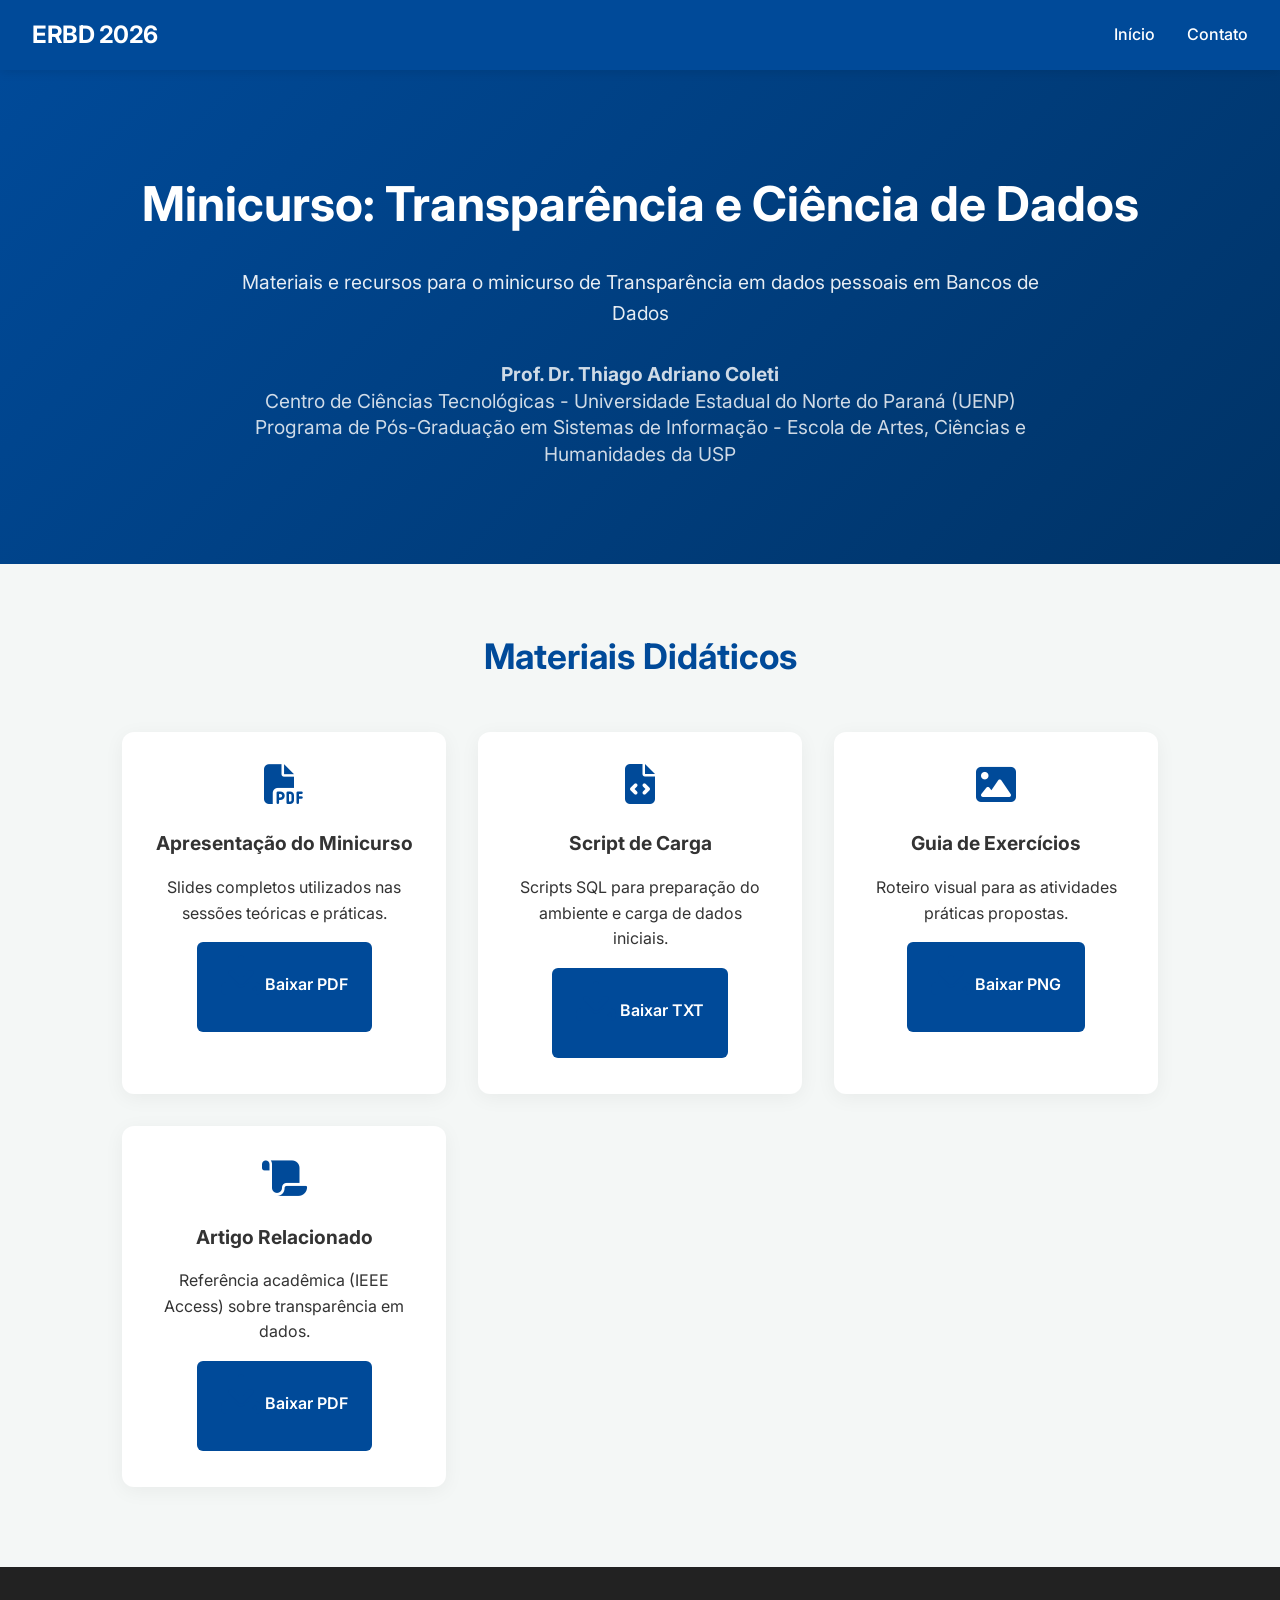
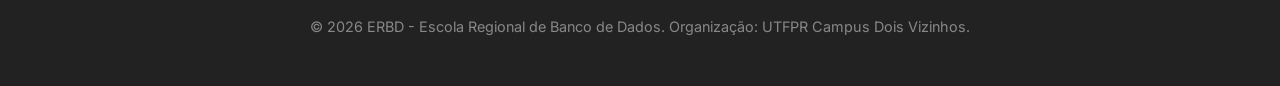
==== index.html @ 7496df98 "Versão inicial da página" ====
<!DOCTYPE html>
<html lang="pt-BR">
<head>
    <meta charset="UTF-8">
    <meta name="viewport" content="width=device-width, initial-scale=1.0">
    <title>Minicurso ERBD 2026 - Transparência em Dados</title>
    <meta name="description" content="Site de divulgação de materiais do minicurso da Escola Regional de Banco de Dados (ERBD) 2026.">
    <link rel="stylesheet" href="style.css">
    <!-- Font Awesome for icons -->
    <link rel="stylesheet" href="https://cdnjs.cloudflare.com/ajax/libs/font-awesome/6.4.0/css/all.min.css">
    <!-- Google Fonts -->
    <link rel="preconnect" href="https://fonts.googleapis.com">
    <link rel="preconnect" href="https://fonts.gstatic.com" crossorigin>
    <link href="https://fonts.googleapis.com/css2?family=Inter:wght@400;500;600;700&display=swap" rel="stylesheet">
</head>
<body>
    <header>
        <div class="logo-container">
            <span class="logo-text">ERBD 2026</span>
        </div>
        <nav>
            <ul>
                <li><a href="index.html">Início</a></li>
                <li><a href="contact.html">Contato</a></li>
            </ul>
        </nav>
    </header>

    <main>
        <section class="hero">
            <div class="hero-content">
                <h1>Minicurso: Transparência e Ciência de Dados</h1>
                <p>Materiais e recursos para o minicurso de Transparência em dados pessoais em Bancos de Dados</p>
                <div class="instructor-info" style="margin-top: 2rem; opacity: 0.9; font-size: 1rem; line-height: 1.4;">
                    <p><strong>Prof. Dr. Thiago Adriano Coleti</strong></p>
                    <p>Centro de Ciências Tecnológicas - Universidade Estadual do Norte do Paraná (UENP)</p>
                    <p>Programa de Pós-Graduação em Sistemas de Informação - Escola de Artes, Ciências e Humanidades da USP</p>
                </div>
        </section>

        <section id="materiais" class="container">
            <h2>Materiais Didáticos</h2>
            <div class="materials-grid">
                <!-- Material 1 -->
                <div class="material-card">
                    <i class="fas fa-file-pdf"></i>
                    <h3>Apresentação do Minicurso</h3>
                    <p>Slides completos utilizados nas sessões teóricas e práticas.</p>
                    <a href="Minicurso-Transparencia-ERBD-2026.pdf" class="btn-download" download>
                        <i class="fas fa-download"></i> Baixar PDF
                    </a>
                </div>

                <!-- Material 2 -->
                <div class="material-card">
                    <i class="fas fa-file-code"></i>
                    <h3>Script de Carga</h3>
                    <p>Scripts SQL para preparação do ambiente e carga de dados iniciais.</p>
                    <a href="script_carga_dados.txt" class="btn-download" download>
                        <i class="fas fa-download"></i> Baixar TXT
                    </a>
                </div>

                <!-- Material 3 -->
                <div class="material-card">
                    <i class="fas fa-image"></i>
                    <h3>Guia de Exercícios</h3>
                    <p>Roteiro visual para as atividades práticas propostas.</p>
                    <a href="Exercicio_minicurso_erbd.png" class="btn-download" download>
                        <i class="fas fa-download"></i> Baixar PNG
                    </a>
                </div>

                <!-- Material 4 -->
                <div class="material-card">
                    <i class="fas fa-scroll"></i>
                    <h3>Artigo Relacionado</h3>
                    <p>Referência acadêmica (IEEE Access) sobre transparência em dados.</p>
                    <a href="2020_Paper_IEEE_Access.pdf" class="btn-download" download>
                        <i class="fas fa-download"></i> Baixar PDF
                    </a>
                </div>
            </div>
        </section>
    </main>

    <footer>
        <p>&copy; 2026 ERBD - Escola Regional de Banco de Dados. Organização: UTFPR Campus Dois Vizinhos.</p>
    </footer>

    <script src="app.js"></script>
</body>
</html>
---- style.css ----
:root {
    --primary-color: #004a99; /* SBC Blue */
    --secondary-color: #ffcc00; /* UTFPR Yellow */
    --text-color: #333;
    --bg-color: #f4f7f6;
    --white: #ffffff;
    --dark-blue: #003366;
    --transition: all 0.3s ease;
}

* {
    margin: 0;
    padding: 0;
    box-sizing: border-box;
}

body {
    font-family: 'Inter', system-ui, -apple-system, sans-serif;
    line-height: 1.6;
    color: var(--text-color);
    background-color: var(--bg-color);
}

header {
    background-color: var(--primary-color);
    color: var(--white);
    padding: 1rem 2rem;
    display: flex;
    justify-content: space-between;
    align-items: center;
    box-shadow: 0 2px 10px rgba(0,0,0,0.1);
    position: sticky;
    top: 0;
    z-index: 1000;
}

.logo-container {
    display: flex;
    align-items: center;
    gap: 1rem;
}

.logo-text {
    font-size: 1.5rem;
    font-weight: 700;
    letter-spacing: -0.5px;
}

nav ul {
    display: flex;
    list-style: none;
    gap: 2rem;
}

nav a {
    color: var(--white);
    text-decoration: none;
    font-weight: 500;
    transition: var(--transition);
}

nav a:hover {
    color: var(--secondary-color);
}

.hero {
    background: linear-gradient(135deg, var(--primary-color) 0%, var(--dark-blue) 100%);
    color: var(--white);
    padding: 6rem 2rem;
    text-align: center;
}

.hero h1 {
    font-size: 3rem;
    margin-bottom: 1.5rem;
}

.hero p {
    font-size: 1.2rem;
    max-width: 800px;
    margin: 0 auto;
    opacity: 0.9;
}

.container {
    max-width: 1100px;
    margin: 4rem auto;
    padding: 0 2rem;
}

section h2 {
    text-align: center;
    margin-bottom: 3rem;
    font-size: 2.2rem;
    color: var(--primary-color);
}

.materials-grid {
    display: grid;
    grid-template-columns: repeat(auto-fit, minmax(250px, 1fr));
    gap: 2rem;
}

.material-card {
    background: var(--white);
    padding: 2rem;
    border-radius: 12px;
    box-shadow: 0 4px 20px rgba(0,0,0,0.05);
    text-align: center;
    transition: var(--transition);
    border-bottom: 4px solid transparent;
}

.material-card:hover {
    transform: translateY(-5px);
    border-bottom: 4px solid var(--secondary-color);
}

.material-card i {
    font-size: 2.5rem;
    color: var(--primary-color);
    margin-bottom: 1.5rem;
}

.material-card h3 {
    margin-bottom: 1rem;
    font-size: 1.2rem;
}

.btn-download {
    display: inline-block;
    background-color: var(--primary-color);
    color: var(--white);
    padding: 0.8rem 1.5rem;
    text-decoration: none;
    border-radius: 6px;
    font-weight: 600;
    margin-top: 1rem;
    transition: var(--transition);
}

.btn-download:hover {
    background-color: var(--dark-blue);
    box-shadow: 0 4px 12px rgba(0,74,153,0.3);
}

/* Contact Page Styles */
.contact-container {
    display: flex;
    flex-direction: column;
    align-items: center;
    gap: 3rem;
}

.profile-section {
    text-align: center;
}

.profile-img {
    width: 200px;
    height: 200px;
    border-radius: 50%;
    background-color: #ddd;
    margin-bottom: 1.5rem;
    object-fit: cover;
    border: 5px solid var(--white);
    box-shadow: 0 5px 15px rgba(0,0,0,0.1);
}

.links-grid {
    display: grid;
    grid-template-columns: repeat(auto-fit, minmax(200px, 1fr));
    gap: 1.5rem;
    width: 100%;
    max-width: 800px;
}

.social-link {
    display: flex;
    align-items: center;
    justify-content: center;
    gap: 1rem;
    background: var(--white);
    padding: 1.2rem;
    border-radius: 8px;
    text-decoration: none;
    color: var(--primary-color);
    font-weight: 600;
    transition: var(--transition);
    box-shadow: 0 2px 10px rgba(0,0,0,0.05);
}

.social-link:hover {
    background: var(--primary-color);
    color: var(--white);
}

footer {
    background-color: #222;
    color: #888;
    text-align: center;
    padding: 3rem 2rem;
    margin-top: 5rem;
}

footer p {
    font-size: 0.9rem;
}

/* Responsive */
@media (max-width: 768px) {
    .hero h1 {
        font-size: 2rem;
    }
    
    header {
        flex-direction: column;
        gap: 1rem;
    }
    
    nav ul {
        gap: 1rem;
    }
}
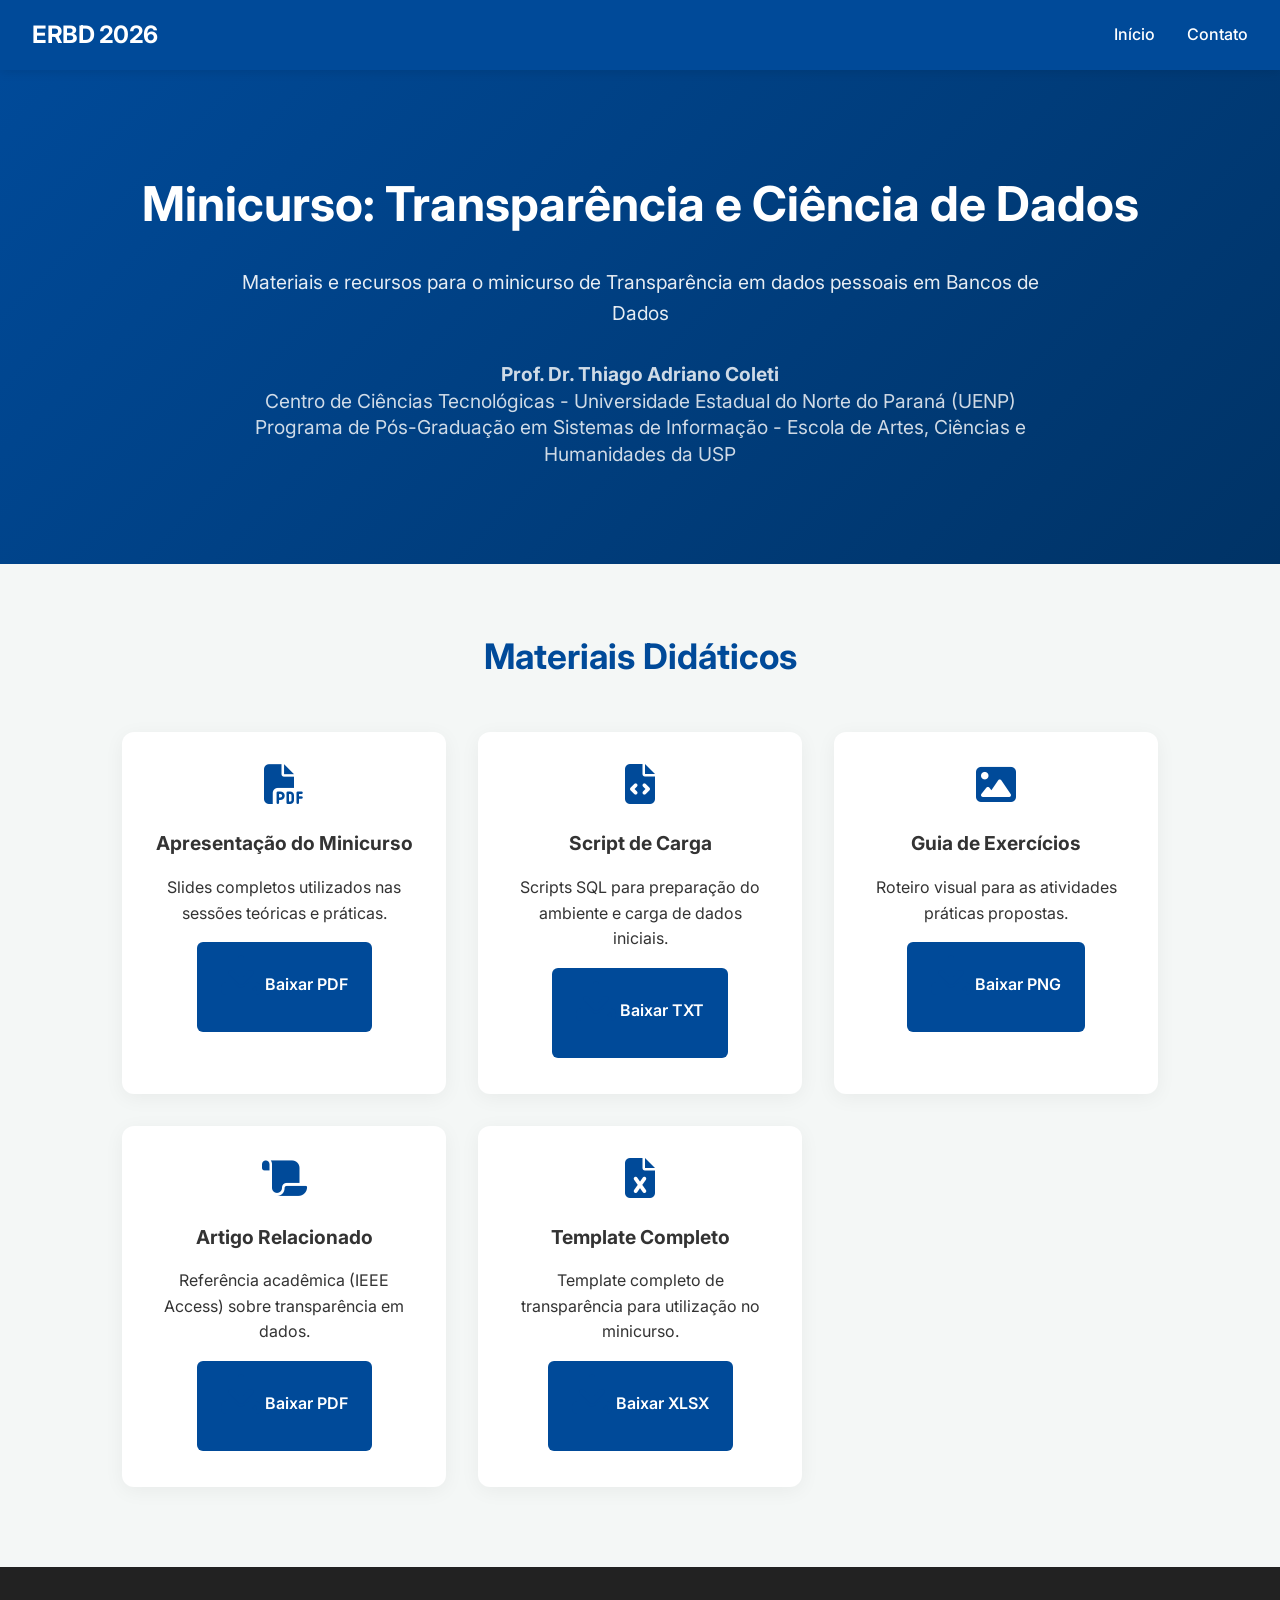
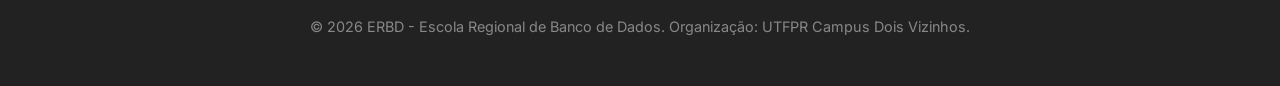
==== commit 26ed1aa2: "Inclusão dos templates das tabelas" ====
--- a/index.html
+++ b/index.html
@@ -1,10 +1,12 @@
 <!DOCTYPE html>
 <html lang="pt-BR">
+
 <head>
     <meta charset="UTF-8">
     <meta name="viewport" content="width=device-width, initial-scale=1.0">
     <title>Minicurso ERBD 2026 - Transparência em Dados</title>
-    <meta name="description" content="Site de divulgação de materiais do minicurso da Escola Regional de Banco de Dados (ERBD) 2026.">
+    <meta name="description"
+        content="Site de divulgação de materiais do minicurso da Escola Regional de Banco de Dados (ERBD) 2026.">
     <link rel="stylesheet" href="style.css">
     <!-- Font Awesome for icons -->
     <link rel="stylesheet" href="https://cdnjs.cloudflare.com/ajax/libs/font-awesome/6.4.0/css/all.min.css">
@@ -13,6 +15,7 @@
     <link rel="preconnect" href="https://fonts.gstatic.com" crossorigin>
     <link href="https://fonts.googleapis.com/css2?family=Inter:wght@400;500;600;700&display=swap" rel="stylesheet">
 </head>
+
 <body>
     <header>
         <div class="logo-container">
@@ -34,7 +37,8 @@
                 <div class="instructor-info" style="margin-top: 2rem; opacity: 0.9; font-size: 1rem; line-height: 1.4;">
                     <p><strong>Prof. Dr. Thiago Adriano Coleti</strong></p>
                     <p>Centro de Ciências Tecnológicas - Universidade Estadual do Norte do Paraná (UENP)</p>
-                    <p>Programa de Pós-Graduação em Sistemas de Informação - Escola de Artes, Ciências e Humanidades da USP</p>
+                    <p>Programa de Pós-Graduação em Sistemas de Informação - Escola de Artes, Ciências e Humanidades da
+                        USP</p>
                 </div>
         </section>
 
@@ -46,7 +50,7 @@
                     <i class="fas fa-file-pdf"></i>
                     <h3>Apresentação do Minicurso</h3>
                     <p>Slides completos utilizados nas sessões teóricas e práticas.</p>
-                    <a href="Minicurso-Transparencia-ERBD-2026.pdf" class="btn-download" download>
+                    <a href="Minicurso-Transparencia-ERBD-2026.pdf" target="_blank" class="btn-download">
                         <i class="fas fa-download"></i> Baixar PDF
                     </a>
                 </div>
@@ -56,7 +60,7 @@
                     <i class="fas fa-file-code"></i>
                     <h3>Script de Carga</h3>
                     <p>Scripts SQL para preparação do ambiente e carga de dados iniciais.</p>
-                    <a href="script_carga_dados.txt" class="btn-download" download>
+                    <a href="script_carga_dados.txt" class="btn-download" target="_blank">
                         <i class="fas fa-download"></i> Baixar TXT
                     </a>
                 </div>
@@ -66,7 +70,7 @@
                     <i class="fas fa-image"></i>
                     <h3>Guia de Exercícios</h3>
                     <p>Roteiro visual para as atividades práticas propostas.</p>
-                    <a href="Exercicio_minicurso_erbd.png" class="btn-download" download>
+                    <a href="Exercicio_minicurso_erbd.png" target="_blank" class="btn-download">
                         <i class="fas fa-download"></i> Baixar PNG
                     </a>
                 </div>
@@ -76,10 +80,23 @@
                     <i class="fas fa-scroll"></i>
                     <h3>Artigo Relacionado</h3>
                     <p>Referência acadêmica (IEEE Access) sobre transparência em dados.</p>
-                    <a href="2020_Paper_IEEE_Access.pdf" class="btn-download" download>
+                    <a href="2020_Paper_IEEE_Access.pdf" class="btn-download" target="_blank">
                         <i class="fas fa-download"></i> Baixar PDF
                     </a>
                 </div>
+
+                <!-- Material 5 -->
+                <div class="material-card">
+                    <i class="fas fa-file-excel"></i>
+                    <h3>Template Completo</h3>
+                    <p>Template completo de transparência para utilização no minicurso.</p>
+                    <a href="template_transparencia_completo.rar" target="_blank" class="btn-download"
+                        download="template_transparencia_completo.xlsx">
+                        <i class="fas fa-download"></i> Baixar XLSX
+                    </a>
+                </div>
+
+
             </div>
         </section>
     </main>
@@ -90,4 +107,5 @@
 
     <script src="app.js"></script>
 </body>
-</html>
+
+</html>
